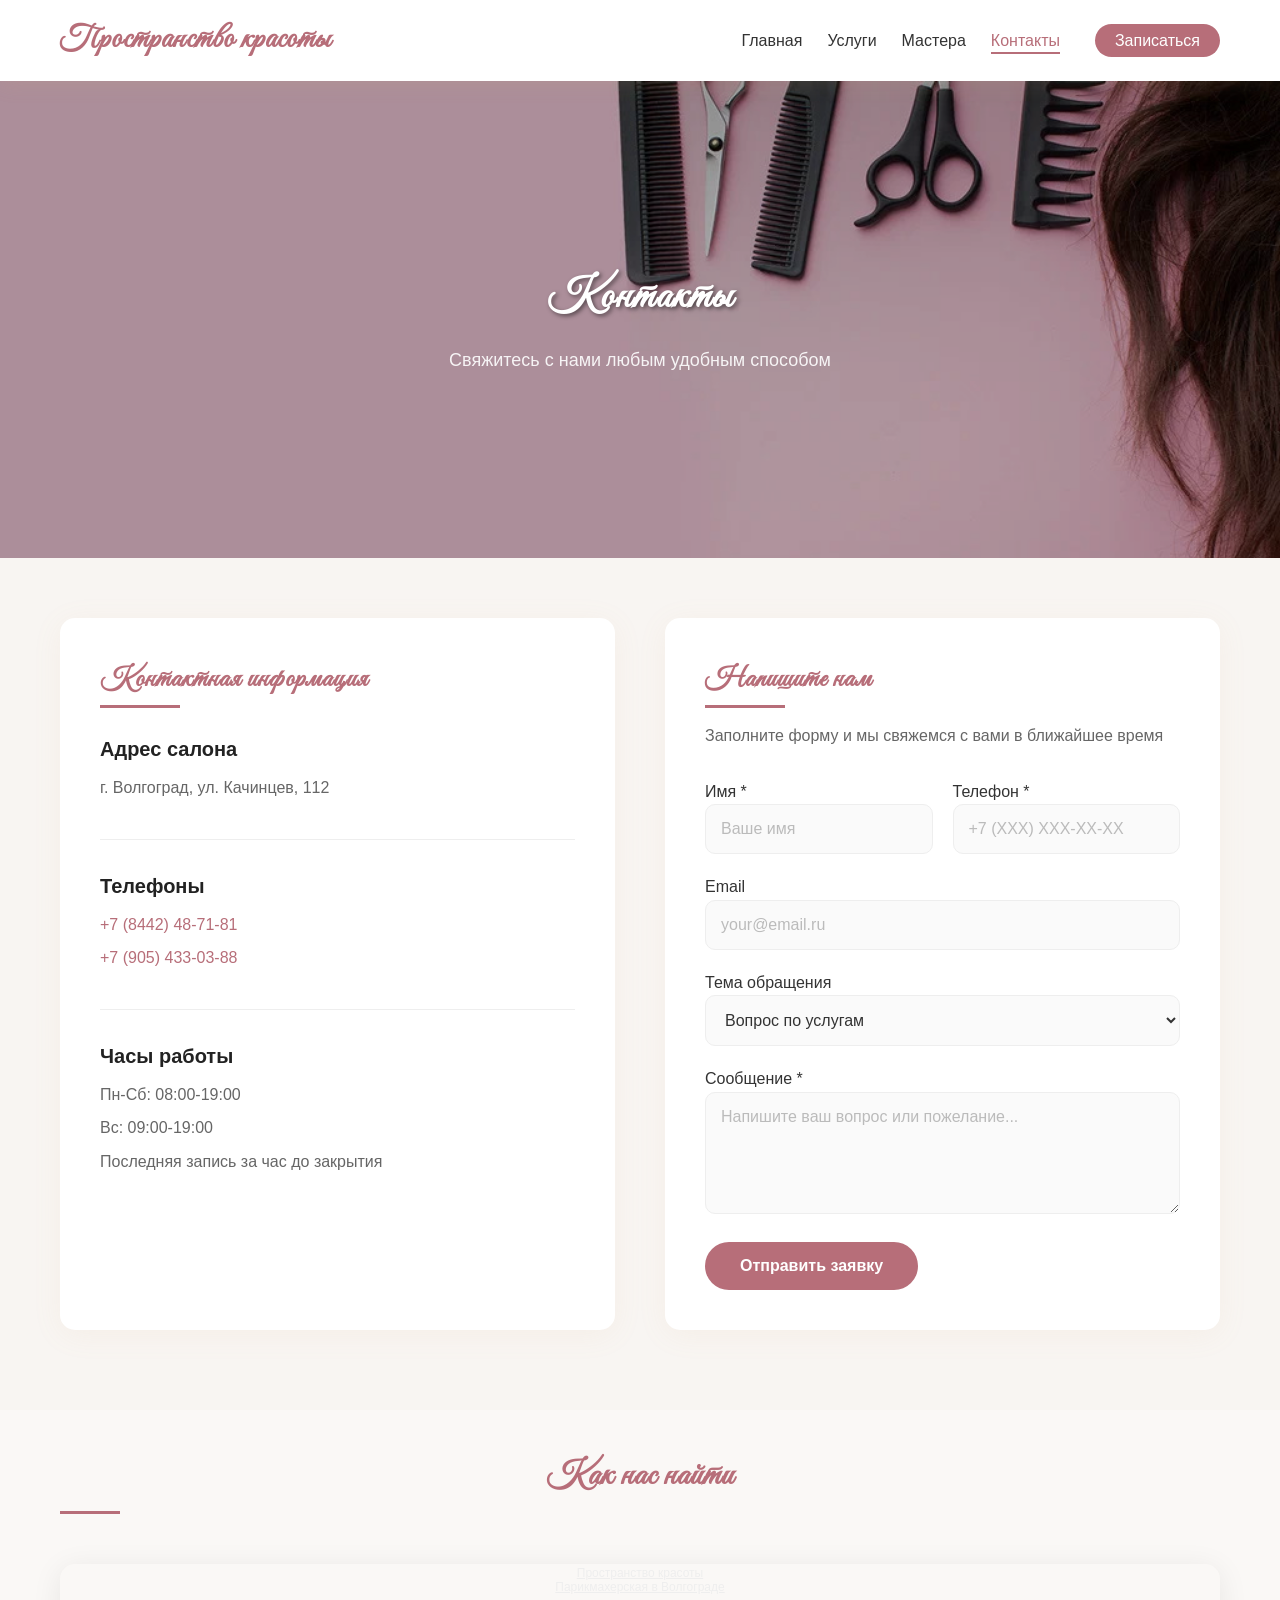
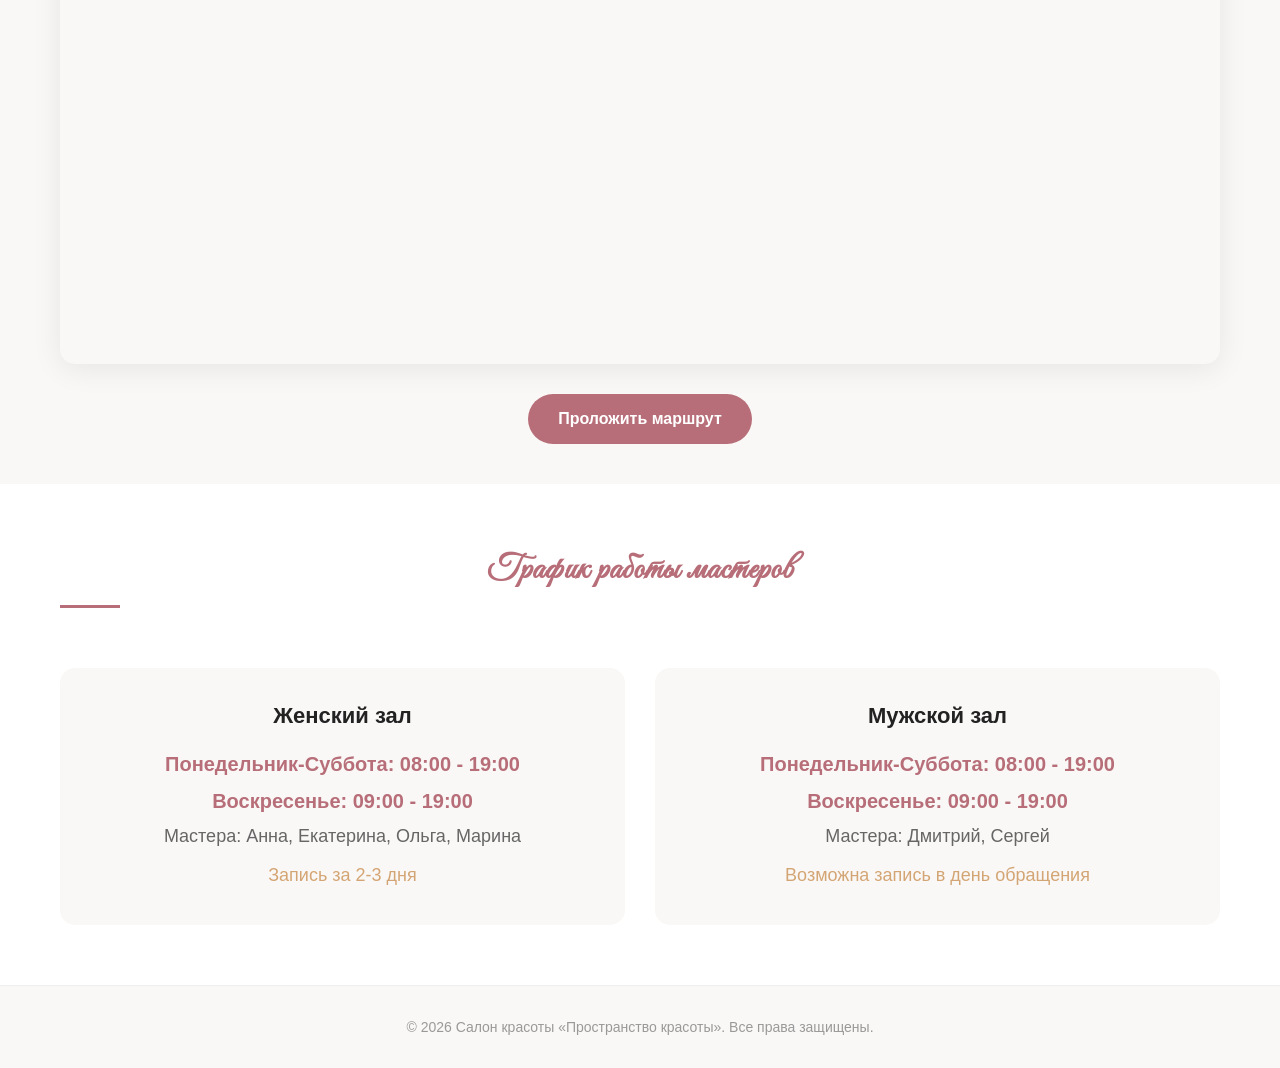
==== contacts.html @ 75930424 "Add files via upload" ====
<!DOCTYPE html>
<html lang="ru">
<head>
    <meta charset="UTF-8">
    <meta name="viewport" content="width=device-width, initial-scale=1.0">
    <link rel="icon" type="image/png" href="galereya/Logo/logoicon3.png">
    <link rel="stylesheet" href="contacts.css">
    <title>Пространство красоты | Контакты</title>
    <link href="https://fonts.googleapis.com/css2?family=Great+Vibes&display=swap" rel="stylesheet">
</head>
<body>
    <header>
        <div class="container">
            <div class="header-content">
                <div class="logo-area">
                    <div class="logo">Пространство красоты</div>
                </div>
                
                <button class="mobile-menu-btn">☰</button>
                
                <nav>
                    <ul>
                        <li><a href="index.html">Главная</a></li>
                        <li><a href="index.html#services">Услуги</a></li>
                        <li><a href="masters.html">Мастера</a></li>
                        <li><a href="contacts.html" class="active">Контакты</a></li>
                        <li><a href="#appointment" class="nav-btn">Записаться</a></li>
                    </ul>
                </nav>
            </div>
        </div>
    </header>

    <section class="page-hero">
        <div class="container">
            <h1>Контакты</h1>
            <p>Свяжитесь с нами любым удобным способом</p>
        </div>
    </section>

    <section class="contact-section">
        <div class="container">
            <div class="contact-grid">
                <div class="contact-info-card">
                    <h2 class="section-title">Контактная информация</h2>
                    
                    <div class="contact-item">
                        <div class="contact-details">
                            <h3>Адрес салона</h3>
                            <p>г. Волгоград, ул. Качинцев, 112</p>
                        </div>
                    </div>
                    
                    <div class="contact-item">
                        <div class="contact-details">
                            <h3>Телефоны</h3>
                            <p><a href="tel:+78442487181">+7 (8442) 48-71-81</a></p>
                            <p><a href="tel:+79054330388">+7 (905) 433-03-88</a></p>
                        </div>
                    </div>
                    
                    <div class="contact-item">
                        <div class="contact-details">
                            <h3>Часы работы</h3>
                            <p>Пн-Сб: 08:00-19:00</p>
                            <p>Вс: 09:00-19:00</p>
                            <p>Последняя запись за час до закрытия</p>
                        </div>
                    </div>
                </div>
                
                <div class="contact-form-card">
                    <h2 class="section-title">Напишите нам</h2>
                    <p style="color: #666; margin-bottom: 30px;">Заполните форму и мы свяжемся с вами в ближайшее время</p>
                    
                    <form id="contactForm">
                        <div class="form-row">
                            <div class="form-group">
                                <label for="name" style="color: #333; font-weight:500;">Имя *</label>
                                <input type="text" id="name" placeholder="Ваше имя" required>
                            </div>
                            
                            <div class="form-group">
                                <label for="phone" style="color: #333; font-weight:500;">Телефон *</label>
                                <input type="tel" id="phone" placeholder="+7 (XXX) XXX-XX-XX" required>
                            </div>
                        </div>
                        
                        <div class="form-group">
                            <label for="email" style="color: #333; font-weight:500;">Email</label>
                            <input type="email" id="email" placeholder="your@email.ru">
                        </div>
                        
                        <div class="form-group">
                            <label for="subject" style="color: #333; font-weight:500;">Тема обращения</label>
                            <select id="subject">
                                <option value="question">Вопрос по услугам</option>
                                <option value="appointment">Запись на стрижку</option>
                                <option value="cooperation">Сотрудничество</option>
                                <option value="feedback">Отзыв о работе</option>
                                <option value="other">Другое</option>
                            </select>
                        </div>
                        
                        <div class="form-group">
                            <label for="message" style="color: #333; font-weight:500;">Сообщение *</label>
                            <textarea id="message" rows="5" placeholder="Напишите ваш вопрос или пожелание..." required></textarea>
                        </div>
                        
                        <button type="submit" class="btn">Отправить заявку</button>
                    </form>
                </div>
            </div>
        </div>
    </section>

    <section class="map-section">
        <div class="container">
            <h2 class="section-title" style="text-align: center; width: 100%;">Как нас найти</h2>
            
            <div class="map-container">
                <div class="map-placeholder" style="position:relative;overflow:hidden;">
                    <a href="https://yandex.ru/maps/org/yuliya/1116635420/?utm_medium=mapframe&utm_source=maps" style="color:#eee;font-size:12px;position:absolute;top:0px;">Пространство красоты</a>
                    <a href="https://yandex.ru/maps/38/volgograd/category/hairdresser/184105812/?utm_medium=mapframe&utm_source=maps" style="color:#eee;font-size:12px;position:absolute;top:14px;">Парикмахерская в Волгограде</a>
                    <iframe src="https://yandex.ru/map-widget/v1/?ll=44.501201%2C48.737961&mode=poi&poi%5Bpoint%5D=44.501423%2C48.737924&poi%5Buri%5D=ymapsbm1%3A%2F%2Forg%3Foid%3D1116635420&utm_content=logo&utm_medium=reviews&utm_source=maps-reviews-widget&z=19.3" width="560" height="400" frameborder="1" allowfullscreen="true" style="position:relative;"></iframe>
                </div>
            </div>
            
            <div style="text-align: center; margin-top: 30px;">
                <a href="https://yandex.ru/maps/38/volgograd/?ll=44.501201%2C48.737961&mode=routes&rtext=~48.737924%2C44.501423&rtt=auto&ruri=~ymapsbm1%3A%2F%2Forg%3Foid%3D1116635420&utm_content=logo&utm_medium=reviews&utm_source=maps-reviews-widget&z=19.3" class="btn" style="width: auto; padding: 12px 30px;">Проложить маршрут</a>
            </div>
        </div>
    </section>

    <section class="schedule-section">
        <div class="container">
            <h2 class="section-title" style="text-align: center; width: 100%;">График работы мастеров</h2>
            
            <div class="schedule-grid">
                <div class="schedule-item">
                    <h3>Женский зал</h3>
                    <p class="highlight">Понедельник-Суббота: 08:00 - 19:00</p>
                    <p class="highlight">Воскресенье: 09:00 - 19:00</p>
                    <p>Мастера: Анна, Екатерина, Ольга, Марина</p>
                    <p style="color: #d4a574; margin-top: 10px;">Запись за 2-3 дня</p>
                </div>
                
                <div class="schedule-item">
                    <h3>Мужской зал</h3>
                    <p class="highlight">Понедельник-Суббота: 08:00 - 19:00</p>
                    <p class="highlight">Воскресенье: 09:00 - 19:00</p>
                    <p>Мастера: Дмитрий, Сергей</p>
                    <p style="color: #d4a574; margin-top: 10px;">Возможна запись в день обращения</p>
                </div>
            </div>
        </div>
    </section>

    <footer>
        <div class="container">
            <div class="footer-content">
                <div>
                    <p class="footer-text">© 2026 Салон красоты «Пространство красоты». Все права защищены.</p>
                </div>
            </div>
        </div>
    </footer>

    <script>
        document.addEventListener('DOMContentLoaded', function() {
            const mobileMenuBtn = document.querySelector('.mobile-menu-btn');
            const nav = document.querySelector('nav ul');
            
            if (mobileMenuBtn && nav) {
                mobileMenuBtn.addEventListener('click', function() {
                    nav.style.display = nav.style.display === 'flex' ? 'none' : 'flex';
                });
            }
            
            document.querySelectorAll('nav a').forEach(link => {
                link.addEventListener('click', function() {
                    if (window.innerWidth <= 768 && nav) {
                        nav.style.display = 'none';
                    }
                });
            });
            
            window.addEventListener('resize', function() {
                if (nav) {
                    if (window.innerWidth > 768) {
                        nav.style.display = 'flex';
                    } else {
                        nav.style.display = 'none';
                    }
                }
            });
            
            if (nav && window.innerWidth <= 768) {
                nav.style.display = 'none';
            }
            
            const contactForm = document.getElementById('contactForm');
            if (contactForm) {
                contactForm.addEventListener('submit', function(e) {
                    e.preventDefault();
                    alert('Спасибо за обращение! Мы ответим вам в ближайшее время.');
                    this.reset();
                });
            }
            
            const modalHTML = `
            <div id="simpleAppointmentModal" style="display:none;position:fixed;top:0;left:0;width:100%;height:100%;background:rgba(0,0,0,0.5);z-index:9999;align-items:center;justify-content:center;">
                <div style="background:#fff;padding:30px;border-radius:15px;max-width:400px;width:90%;position:relative;box-shadow:0 10px 40px rgba(0,0,0,0.2);">
                    <button id="simpleModalClose" style="position:absolute;top:10px;right:15px;background:none;color:#d4a574;border:none;font-size:28px;cursor:pointer;">×</button>
                    <h3 style="color:#d4a574; text-align: center; font-size:24px; margin-bottom:20px;">Записаться</h3>
                    <form id="simpleAppointmentForm">
                        <div class="form-group">
                            <input type="text" placeholder="Ваше имя" required style="background:#fafafa;color:#333;border:1px solid #eee;padding:12px;width:100%;border-radius:8px;margin-top:5px;font-size:16px;">
                        </div>
                        <div class="form-group">
                            <input type="tel" placeholder="Ваш телефон" required style="background:#fafafa;color:#333;border:1px solid #eee;padding:12px;width:100%;border-radius:8px;margin-top:5px;font-size:16px;">
                        </div>
                        <div class="form-group">
                            <select required style="background:#fafafa;color:#333;border:1px solid #eee;padding:12px;width:100%;border-radius:8px;margin-top:5px;font-size:16px;">
                                <option value="" disabled selected>Выберите услугу</option>
                                <option value="woman">Женская стрижка</option>
                                <option value="man">Мужская стрижка</option>
                                <option value="child">Детская стрижка</option>
                                <option value="color">Окрашивание</option>
                                <option value="care">Уход за волосами</option>
                                <option value="style">Укладка</option>
                            </select>
                        </div>
                        <div class="form-group">
                            <select id="modalMaster" required style="background:#fafafa;color:#333;border:1px solid #eee;padding:12px;width:100%;border-radius:8px;margin-top:5px;font-size:16px;">
                                <option value="" disabled selected>Выберите мастера</option>
                                <option value="Екатерина Волкова">Екатерина Волкова - Стилист-колорист</option>
                                <option value="Анна Морозова">Анна Морозова - Мастер по укладкам</option>
                                <option value="Дмитрий Кузнецов">Дмитрий Кузнецов - Барбер-стилист</option>
                                <option value="Ольга Смирнова">Ольга Смирнова - Детский парикмахер</option>
                                <option value="Марина Соколова">Марина Соколова - Технолог по уходу</option>
                                <option value="Сергей Новиков">Сергей Новиков - Универсальный стилист</option>
                            </select>
                        </div>
                        <div class="form-group">
                            <input type="date" required style="background:#fafafa;color:#333;border:1px solid #eee;padding:12px;width:100%;border-radius:8px;margin-top:5px;font-size:16px;">
                        </div>
                        <div class="form-group">
                            <textarea rows="3" placeholder="Ваши пожелания (необязательно)" style="background:#fafafa;color:#333;border:1px solid #eee;padding:12px;width:100%;border-radius:8px;margin-top:5px;font-size:16px;resize:vertical;"></textarea>
                        </div>
                        <button type="submit" style="background:#d4a574;color:white;border:none;padding:14px;width:100%;border-radius:8px;margin-top:10px;cursor:pointer;font-size:18px;font-weight:bold;transition:background 0.3s;">Отправить заявку</button>
                    </form>
                </div>
            </div>
            `;
            
            document.body.insertAdjacentHTML('beforeend', modalHTML);
            
            const modal = document.getElementById('simpleAppointmentModal');
            const closeBtn = document.getElementById('simpleModalClose');
            const form = document.getElementById('simpleAppointmentForm');
            
            function openModal() {
                modal.style.display = 'flex';
                document.body.style.overflow = 'hidden';
            }
            
            function closeModal() {
                modal.style.display = 'none';
                document.body.style.overflow = '';
            }
            
            if (closeBtn) closeBtn.addEventListener('click', closeModal);
            if (modal) modal.addEventListener('click', function(e) { if (e.target === modal) closeModal(); });
            if (form) form.addEventListener('submit', function(e) { e.preventDefault(); alert('Спасибо за заявку! Мы свяжемся с вами.'); closeModal(); this.reset(); });
            
            document.querySelectorAll('a[href="#appointment"], .nav-btn').forEach(btn => {
                btn.addEventListener('click', function(e) { e.preventDefault(); openModal(); });
            });
        });
    </script>
</body>
</html>
---- contacts.css ----
* {
    margin: 0;
    padding: 0;
    box-sizing: border-box;
    font-family: 'Segoe UI', Tahoma, Geneva, Verdana, sans-serif;
}

body {
    background-color: #f8f5f2;
    color: #333;
    line-height: 1.6;
    scroll-behavior: smooth;
}

.container {
    max-width: 1200px;
    margin: 0 auto;
    padding: 0 20px;
}

header {
    background: #fff;
    color: #333;
    position: sticky;
    top: 0;
    z-index: 100;
    box-shadow: 0 2px 20px rgba(212, 165, 116, 0.15);
}

.header-content {
    display: flex;
    justify-content: space-between;
    align-items: center;
    padding: 15px 0;
}

.logo {
    font-family: "Great Vibes", cursive;
    font-size: 32px;
    font-weight: bold;
    letter-spacing: 1px;
    color: #b76e79;
}

.tagline {
    font-size: 14px;
    color: #999;
    margin-top: 3px;
}

nav ul {
    display: flex;
    list-style: none;
    gap: 25px;
}

nav a {
    color: #333;
    text-decoration: none;
    font-weight: 500;
    transition: color 0.3s;
    padding: 5px 0;
    position: relative;
}

nav a:hover {
    color: #b76e79;
}

nav a.active {
    color: #b76e79;
}

nav a.active::after {
    width: 100%;
}

nav a::after {
    content: '';
    position: absolute;
    bottom: 0;
    left: 0;
    width: 0;
    height: 2px;
    background: #b76e79;
    transition: width 0.3s;
}

nav a:hover::after {
    width: 100%;
}

.nav-btn {
    background: #b76e79;
    color: #fff !important;
    padding: 8px 20px !important;
    border-radius: 25px;
    margin-left: 10px;
}

.nav-btn:hover {
    background: #c4956a;
}

.mobile-menu-btn {
    display: none;
    font-size: 24px;
    background: none;
    border: none;
    color: #333;
    cursor: pointer;
}

.page-hero {
    background-image: url(galereya/Background/scissors-hair-trimmer-copy-space.jpg);
    background-repeat: no-repeat;
    background-size: cover;
    color: white;
    text-align: center;
    padding: 183px 20px;
    position: relative;
}

.page-hero::before {
    content: '';
    position: absolute;
    top: 0;
    left: 0;
    width: 100%;
    height: 100%;
    background: rgba(0,0,0,0.3);
}

.page-hero .container {
    position: relative;
    z-index: 1;
}

.page-hero h1 {
    font-size: 42px;
    margin-bottom: 15px;
    text-shadow: 2px 2px 4px rgba(0,0,0,0.5);
    font-family: "Great Vibes", cursive;
    letter-spacing: 2px;
}

.page-hero p {
    font-size: 18px;
    max-width: 600px;
    margin: 0 auto;
    opacity: 0.9;
}

.btn {
    display: inline-block;
    background: #b76e79;
    color: white;
    padding: 15px 35px;
    text-decoration: none;
    font-weight: bold;
    border-radius: 30px;
    transition: all 0.3s;
    border: none;
    cursor: pointer;
    font-size: 16px;
}

.btn:hover {
    background: #c4956a;
    transform: translateY(-2px);
    box-shadow: 0 5px 20px rgba(212, 165, 116, 0.4);
}

.section-title {
    font-size: 34px;
    margin-bottom: 30px;
    color: #b76e79;
    position: relative;
    display: inline-block;
    font-family: "Great Vibes", cursive;
    letter-spacing: 1px;
}

.section-title::after {
    content: '';
    position: absolute;
    bottom: -10px;
    left: 0;
    width: 60px;
    height: 3px;
    background: #b76e79;
}

.contact-section {
    padding: 40px 0 80px;
}

.contact-grid {
    display: grid;
    grid-template-columns: 1fr 1fr;
    gap: 50px;
    margin-top: 20px;
}

.contact-info-card {
    background: white;
    border-radius: 15px;
    padding: 40px;
    box-shadow: 0 5px 30px rgba(212, 165, 116, 0.08);
}

.contact-info-card .section-title {
    font-size: 28px;
    margin-bottom: 30px;
    color: #b76e79;
    position: relative;
    display: inline-block;
}

.contact-info-card .section-title::after {
    content: '';
    position: absolute;
    bottom: -5px;
    left: 0;
    width: 80px;
    height: 3px;
    background: #b76e79;
}

.contact-item {
    display: flex;
    align-items: flex-start;
    gap: 20px;
    margin-bottom: 30px;
    padding-bottom: 30px;
    border-bottom: 1px solid #eee;
}

.contact-item:last-child {
    border-bottom: none;
    margin-bottom: 0;
    padding-bottom: 0;
}

.contact-details h3 {
    color: #222;
    margin-bottom: 10px;
    font-size: 20px;
}

.contact-details p {
    color: #666;
    margin-bottom: 8px;
}

.contact-details a {
    color: #b76e79;
    text-decoration: none;
    font-weight: 500;
    transition: color 0.3s;
}

.contact-details a:hover {
    color: #c4956a;
    text-decoration: underline;
}

.contact-form-card {
    background: white;
    border-radius: 15px;
    padding: 40px;
    box-shadow: 0 5px 30px rgba(212, 165, 116, 0.08);
}

.contact-form-card .section-title {
    font-size: 28px;
    margin-bottom: 20px;
    color: #b76e79;
    position: relative;
    display: inline-block;
}

.contact-form-card .section-title::after {
    content: '';
    position: absolute;
    bottom: -5px;
    left: 0;
    width: 80px;
    height: 3px;
    background: #b76e79;
}

.contact-form-card .form-group input,
.contact-form-card .form-group select,
.contact-form-card .form-group textarea {
    background: #fafafa;
    color: #333;
    border: 1px solid #eee;
    border-radius: 10px;
    padding: 15px;
    width: 100%;
    font-size: 16px;
    transition: border-color 0.3s;
}

.contact-form-card .form-group input:focus,
.contact-form-card .form-group select:focus,
.contact-form-card .form-group textarea:focus {
    border-color: #b76e79;
    outline: none;
    box-shadow: 0 0 0 3px rgba(212, 165, 116, 0.1);
    background: white;
}

.contact-form-card .form-group input::placeholder,
.contact-form-card .form-group textarea::placeholder {
    color: #bbb;
}

.form-row {
    display: flex;
    gap: 20px;
}

.form-row .form-group {
    flex: 1;
}

.form-group {
    margin-bottom: 20px;
    text-align: left;
}

.map-section {
    padding: 40px 0;
    background: #faf8f6;
}

.map-container {
    border-radius: 15px;
    overflow: hidden;
    box-shadow: 0 5px 30px rgba(0,0,0,0.08);
    margin-top: 30px;
}

.map-placeholder {
    height: 400px;
    display: flex;
    align-items: center;
    justify-content: center;
    text-align: center;
    position: relative;
}

.map-placeholder iframe {
    width: 100%;
    height: 100%;
    border: 0;
}

.schedule-section {
    padding: 60px 0;
    background: white;
}

.schedule-grid {
    display: grid;
    grid-template-columns: repeat(2, 1fr);
    gap: 30px;
    margin-top: 40px;
}

.schedule-item {
    text-align: center;
    padding: 30px;
    background: #faf8f6;
    border-radius: 15px;
}

.schedule-item h3 {
    color: #222;
    margin-bottom: 15px;
    font-size: 22px;
}

.schedule-item p {
    color: #666;
    font-size: 18px;
    margin-bottom: 5px;
}

.schedule-item .highlight {
    color: #b76e79;
    font-weight: bold;
    font-size: 20px;
}

footer {
    background: #faf8f6;
    color: #999;
    text-align: center;
    padding: 30px 20px;
    font-size: 14px;
    border-top: 1px solid #eee;
}

.footer-content {
    justify-content: space-between;
    align-items: center;
    flex-wrap: wrap;
    gap: 20px;
}

@media (max-width: 992px) {
    nav ul {
        gap: 15px;
    }
}

@media (max-width: 768px) {
    .header-content {
        flex-direction: column;
        text-align: center;
        gap: 15px;
    }
    nav ul {
        flex-wrap: wrap;
        justify-content: center;
    }
    .mobile-menu-btn {
        display: block;
    }
    .page-hero h1 {
        font-size: 32px;
    }
    .section-title {
        font-size: 28px;
    }
    .contact-grid {
        grid-template-columns: 1fr;
        gap: 30px;
    }
    .footer-content {
        flex-direction: column;
    }
    .form-row {
        flex-direction: column;
        gap: 0;
    }
    .schedule-grid {
        grid-template-columns: 1fr;
    }
}

@media (max-width: 480px) {
    .page-hero {
        padding: 60px 20px;
    }
    .page-hero h1 {
        font-size: 28px;
    }
    .page-hero p {
        font-size: 16px;
    }
    nav ul {
        flex-direction: column;
        align-items: center;
        gap: 10px;
    }
    .contact-info-card, .contact-form-card {
        padding: 20px;
    }
}
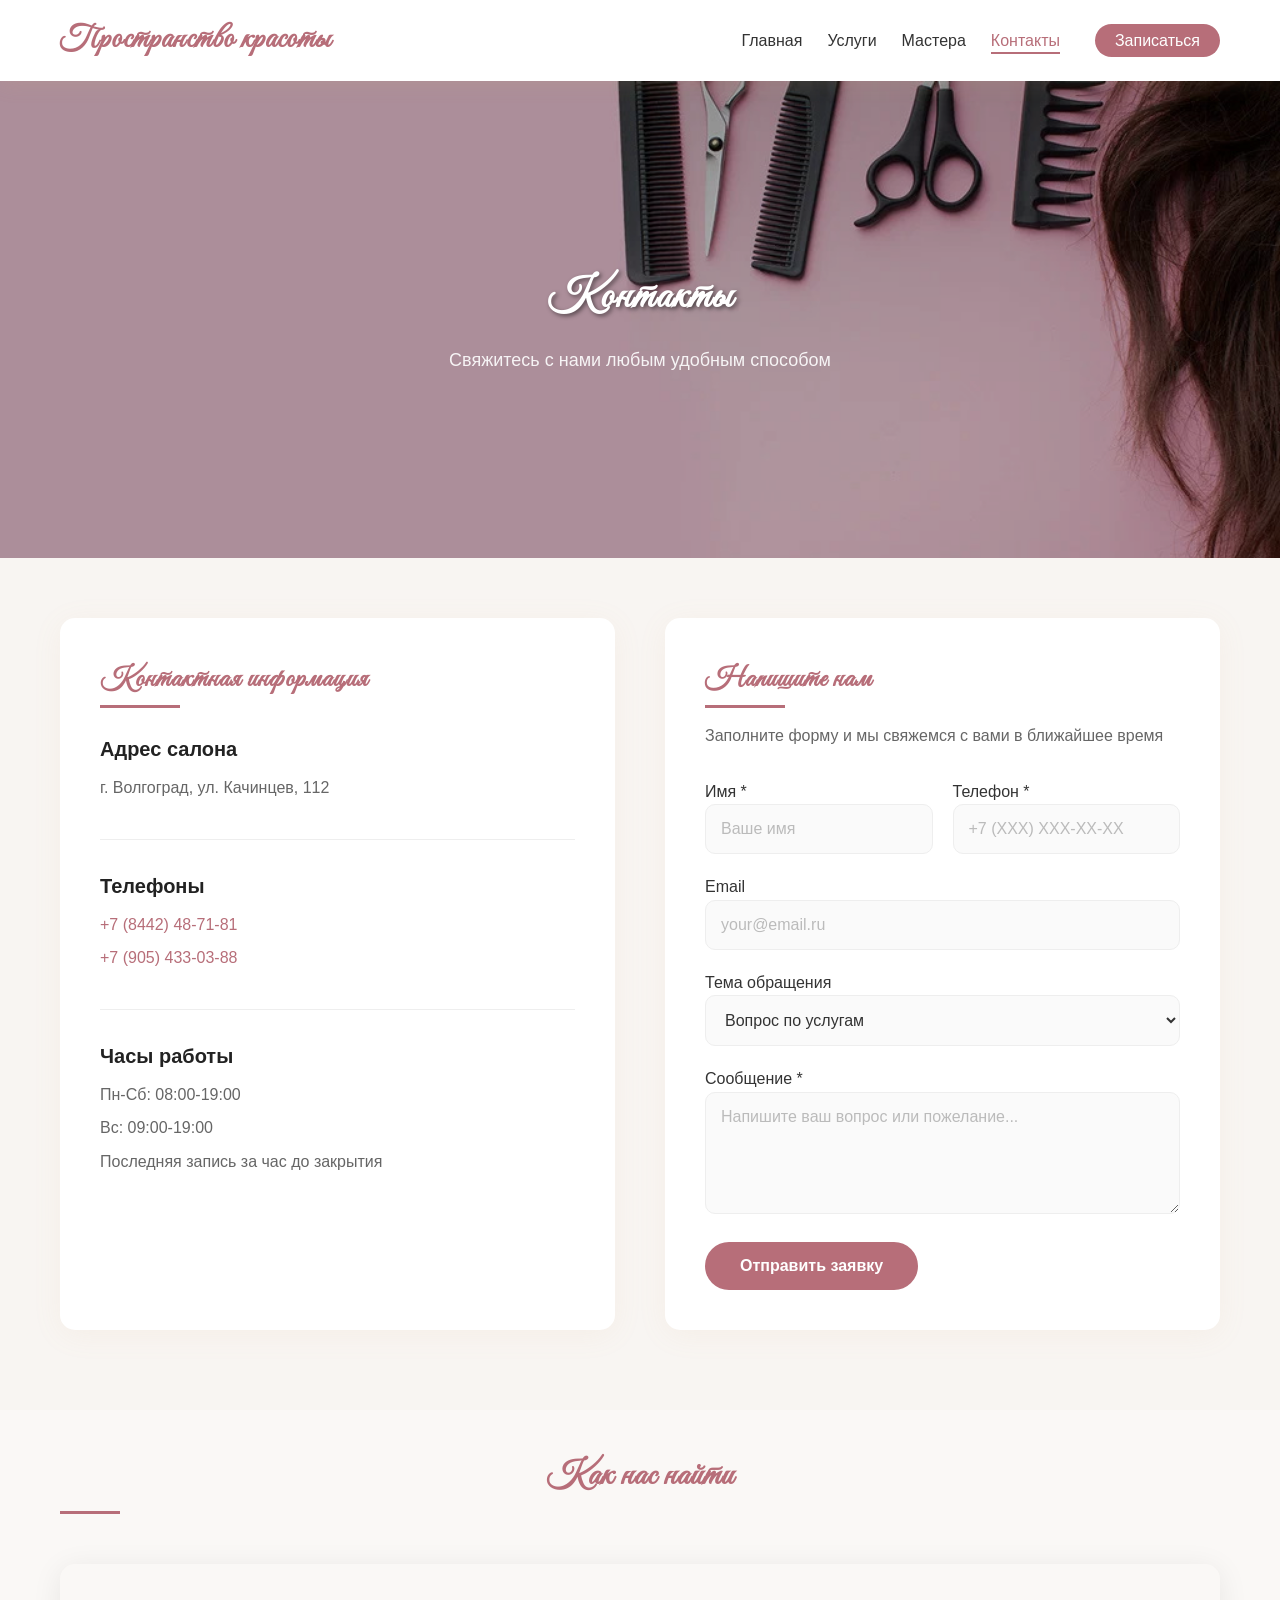
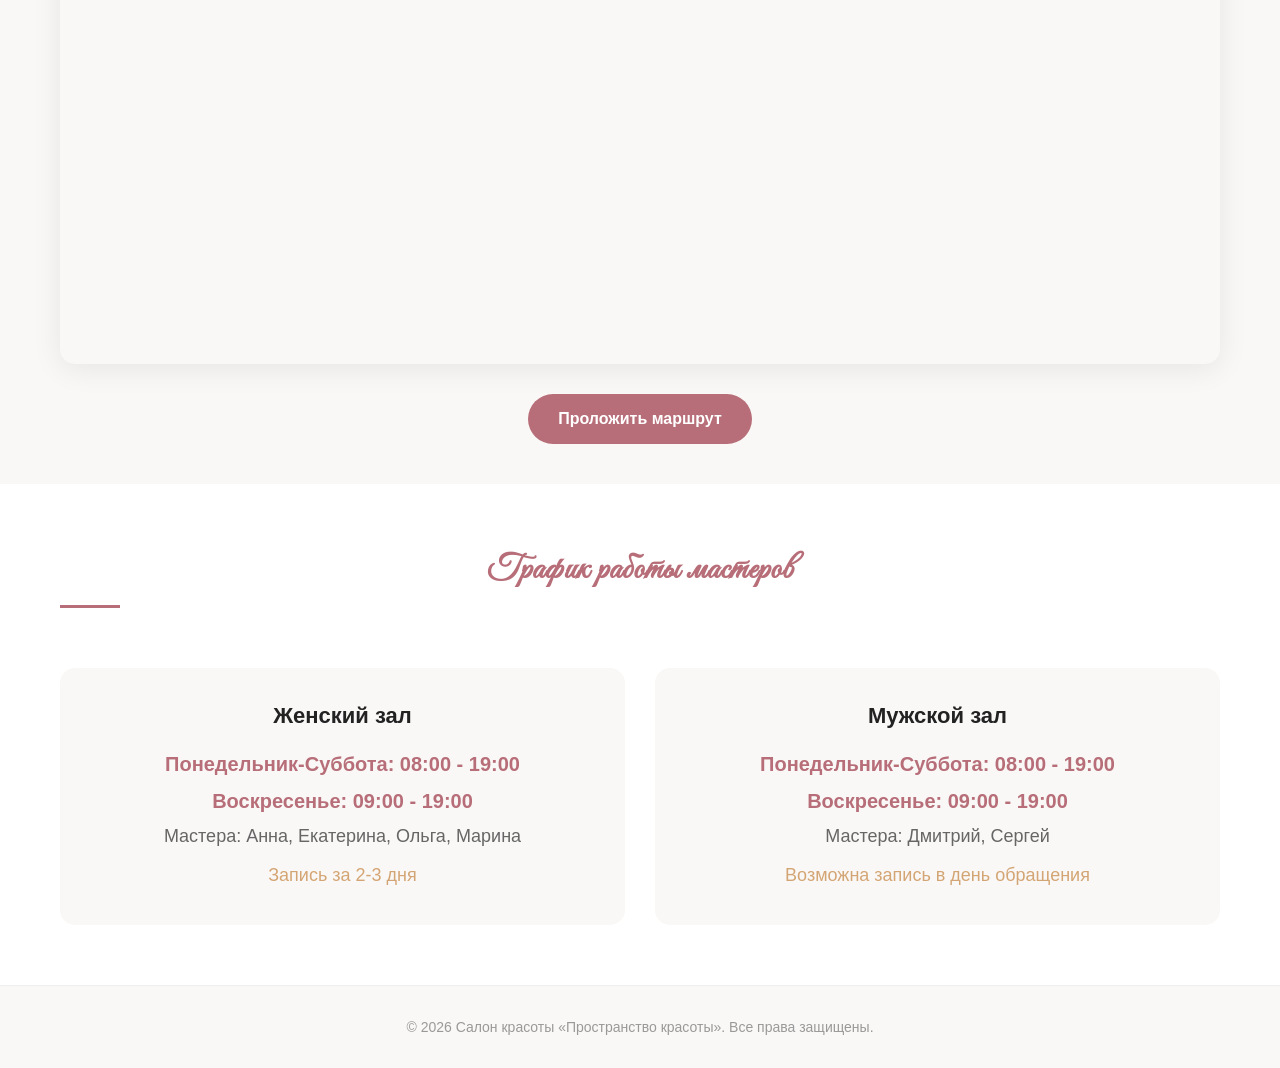
==== commit 0cabfd3c: "contacts.html" ====
--- a/contacts.html
+++ b/contacts.html
@@ -119,10 +119,8 @@
             <h2 class="section-title" style="text-align: center; width: 100%;">Как нас найти</h2>
             
             <div class="map-container">
-                <div class="map-placeholder" style="position:relative;overflow:hidden;">
-                    <a href="https://yandex.ru/maps/org/yuliya/1116635420/?utm_medium=mapframe&utm_source=maps" style="color:#eee;font-size:12px;position:absolute;top:0px;">Пространство красоты</a>
-                    <a href="https://yandex.ru/maps/38/volgograd/category/hairdresser/184105812/?utm_medium=mapframe&utm_source=maps" style="color:#eee;font-size:12px;position:absolute;top:14px;">Парикмахерская в Волгограде</a>
-                    <iframe src="https://yandex.ru/map-widget/v1/?ll=44.501201%2C48.737961&mode=poi&poi%5Bpoint%5D=44.501423%2C48.737924&poi%5Buri%5D=ymapsbm1%3A%2F%2Forg%3Foid%3D1116635420&utm_content=logo&utm_medium=reviews&utm_source=maps-reviews-widget&z=19.3" width="560" height="400" frameborder="1" allowfullscreen="true" style="position:relative;"></iframe>
+                <div class="map-placeholder" style="position:relative;overflow:hidden;"> 
+                    
                 </div>
             </div>
             
@@ -280,4 +278,4 @@
         });
     </script>
 </body>
-</html>+</html>
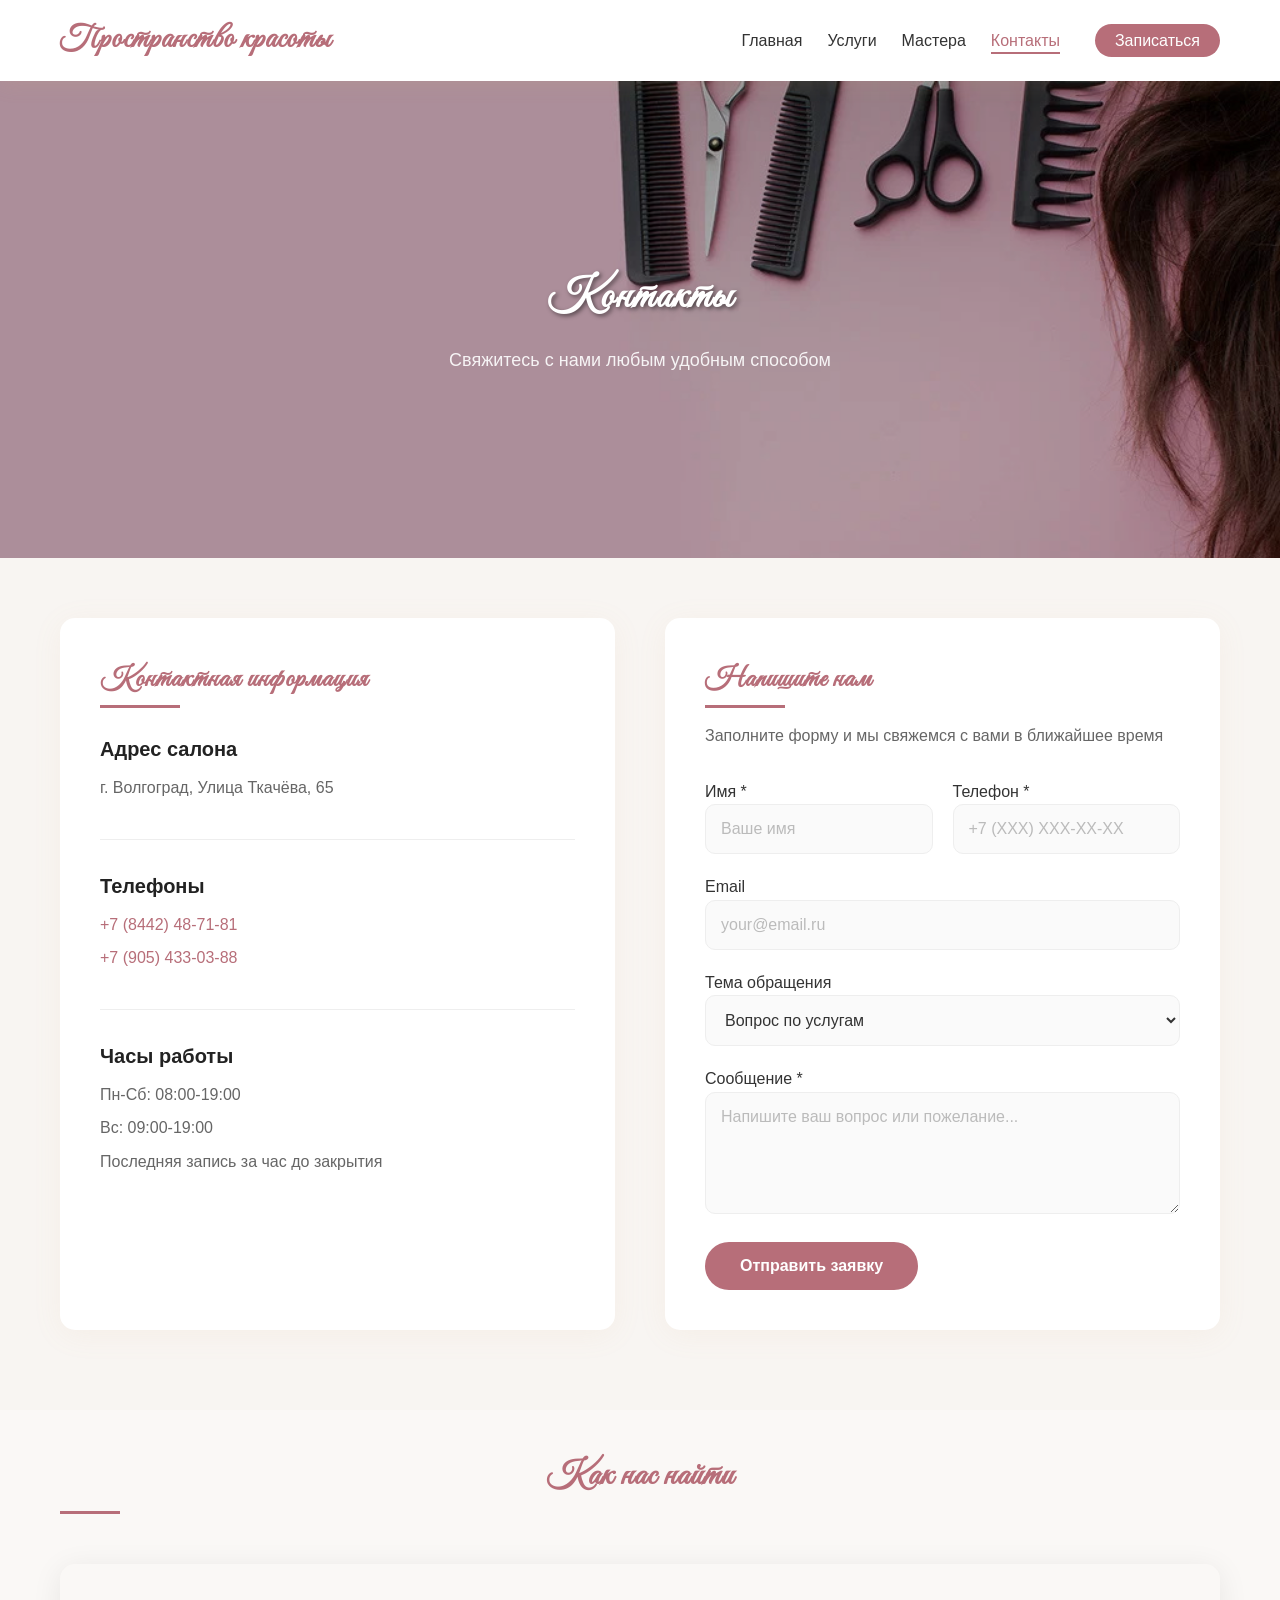
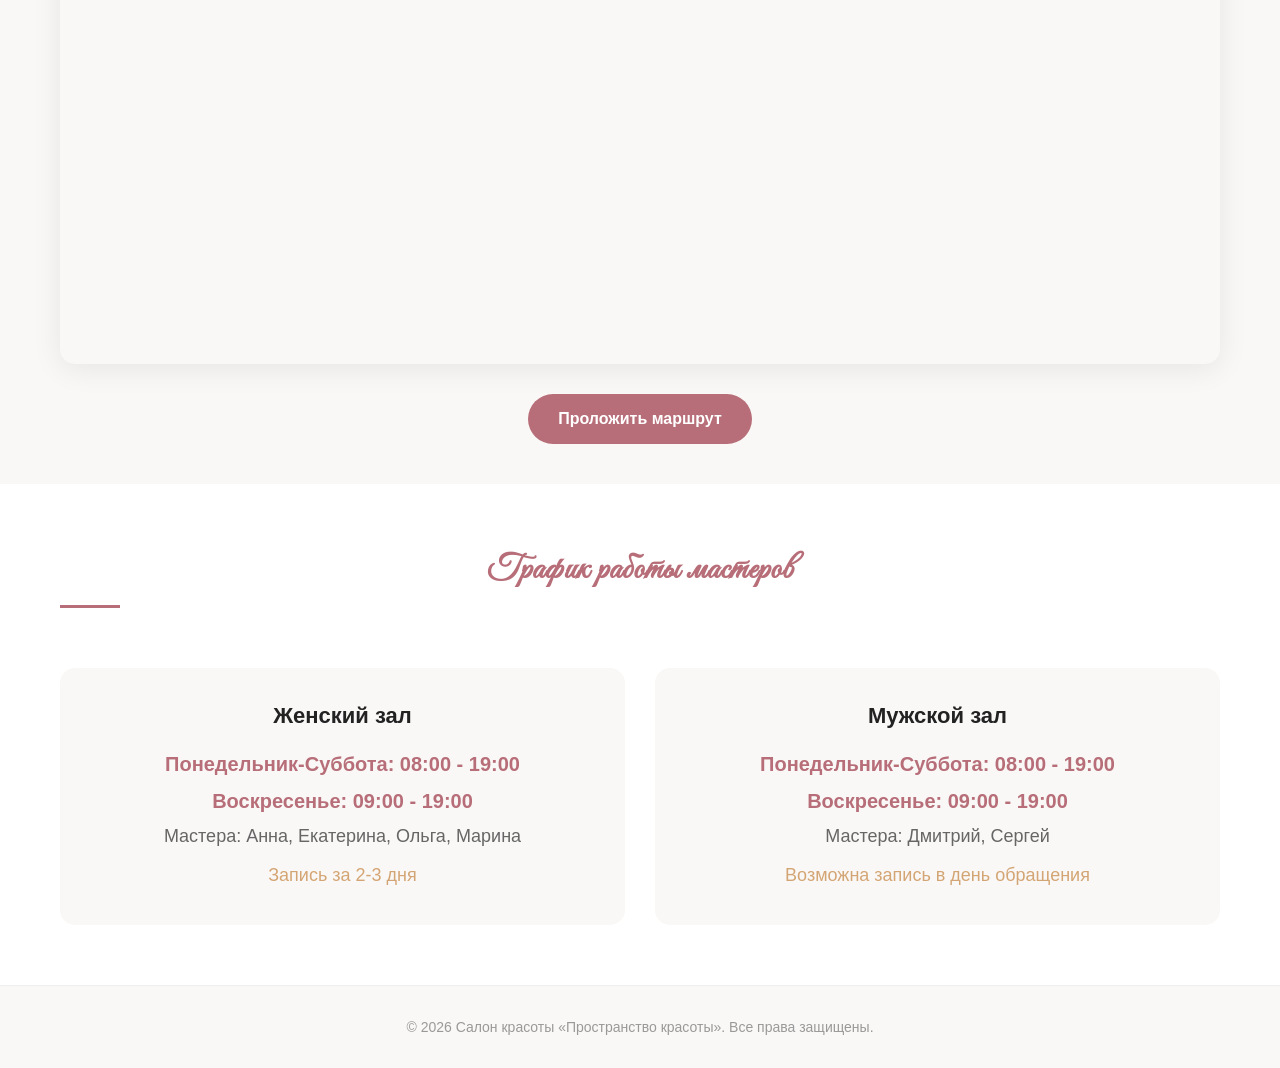
==== commit 447a9ec4: "contacts.html" ====
--- a/contacts.html
+++ b/contacts.html
@@ -47,7 +47,7 @@
                     <div class="contact-item">
                         <div class="contact-details">
                             <h3>Адрес салона</h3>
-                            <p>г. Волгоград, ул. Качинцев, 112</p>
+                            <p>г. Волгоград, Улица Ткачёва, 65 </p>
                         </div>
                     </div>
                     
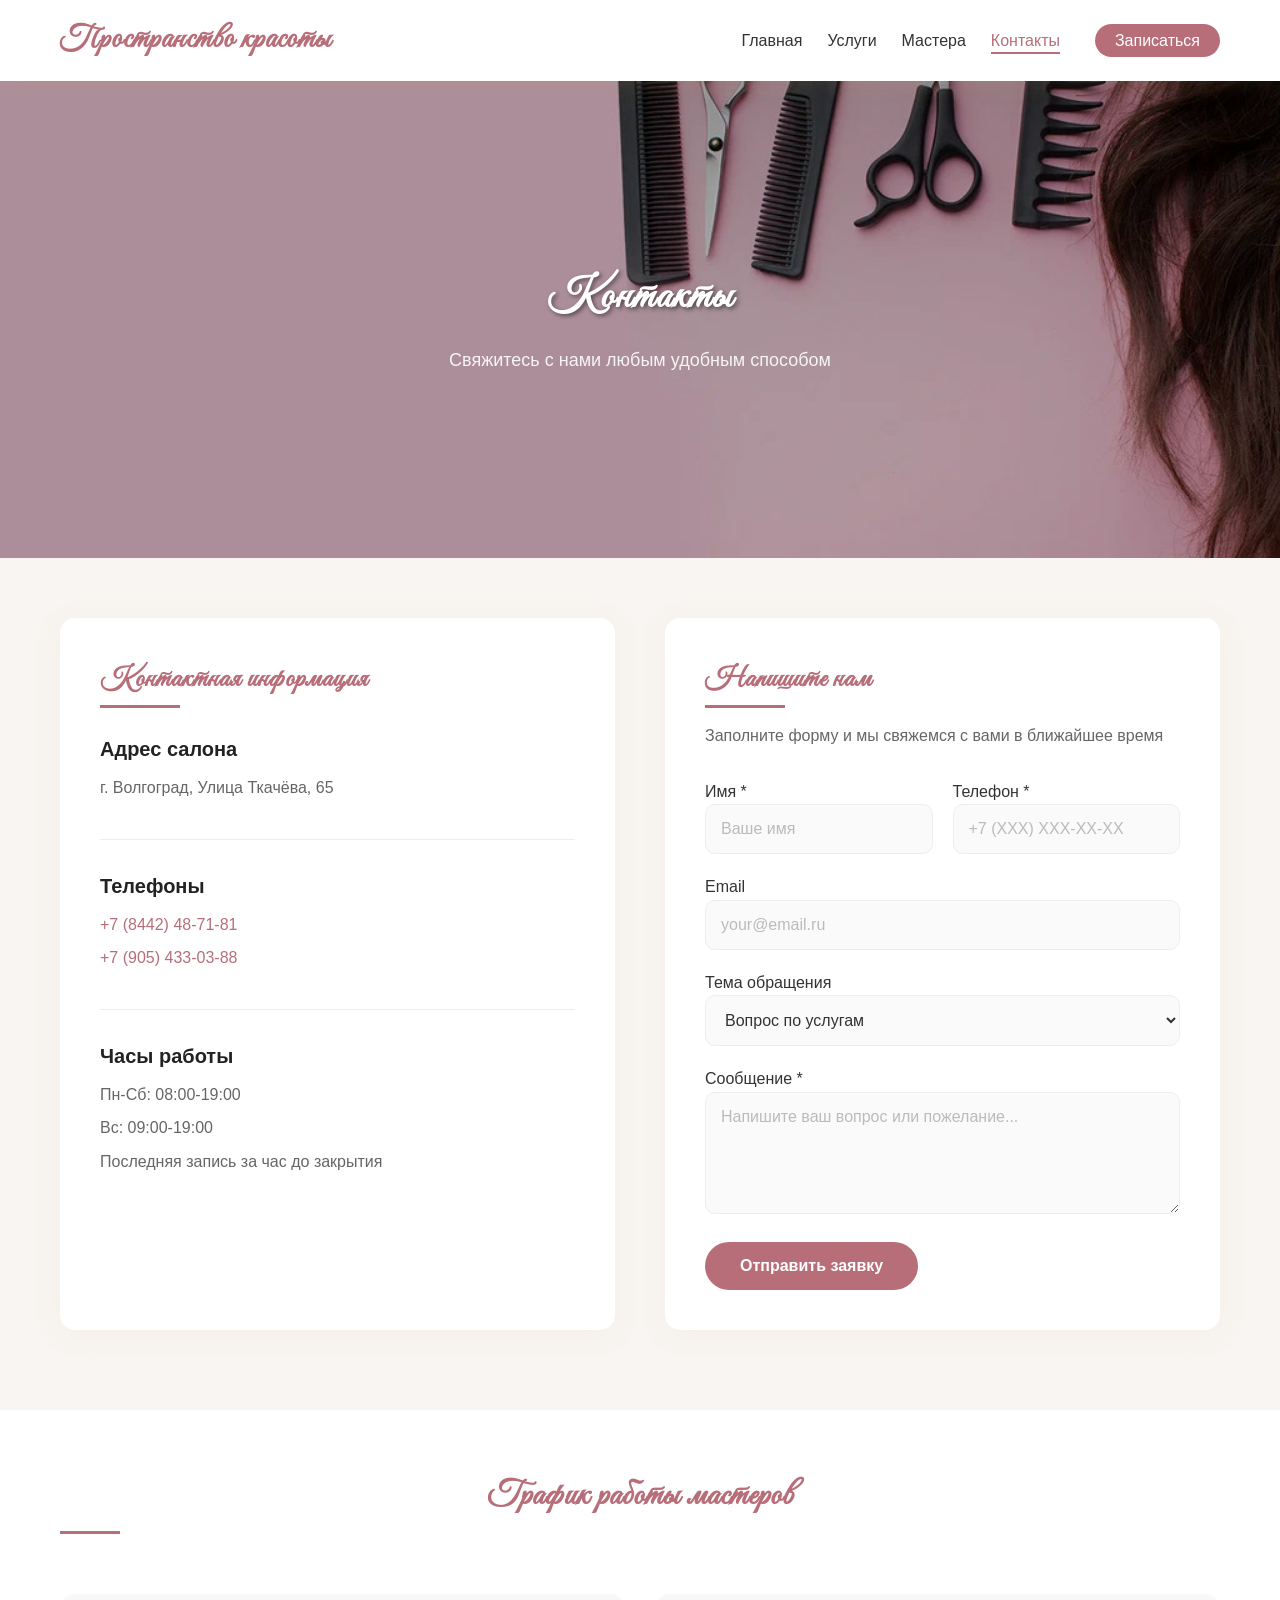
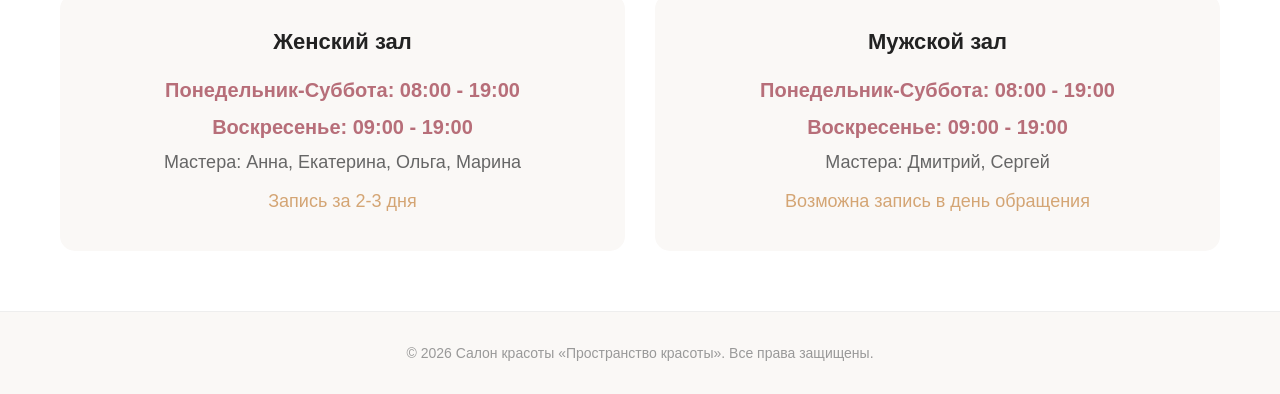
==== commit 1961bafe: "contacts.html" ====
--- a/contacts.html
+++ b/contacts.html
@@ -114,21 +114,6 @@
         </div>
     </section>
 
-    <section class="map-section">
-        <div class="container">
-            <h2 class="section-title" style="text-align: center; width: 100%;">Как нас найти</h2>
-            
-            <div class="map-container">
-                <div class="map-placeholder" style="position:relative;overflow:hidden;"> 
-                    
-                </div>
-            </div>
-            
-            <div style="text-align: center; margin-top: 30px;">
-                <a href="https://yandex.ru/maps/38/volgograd/?ll=44.501201%2C48.737961&mode=routes&rtext=~48.737924%2C44.501423&rtt=auto&ruri=~ymapsbm1%3A%2F%2Forg%3Foid%3D1116635420&utm_content=logo&utm_medium=reviews&utm_source=maps-reviews-widget&z=19.3" class="btn" style="width: auto; padding: 12px 30px;">Проложить маршрут</a>
-            </div>
-        </div>
-    </section>
 
     <section class="schedule-section">
         <div class="container">
@@ -223,7 +208,7 @@
                                 <option value="" disabled selected>Выберите услугу</option>
                                 <option value="woman">Женская стрижка</option>
                                 <option value="man">Мужская стрижка</option>
-                                <option value="child">Детская стрижка</option>
+                                <option value="child">Педикюр и маникюр</option>
                                 <option value="color">Окрашивание</option>
                                 <option value="care">Уход за волосами</option>
                                 <option value="style">Укладка</option>
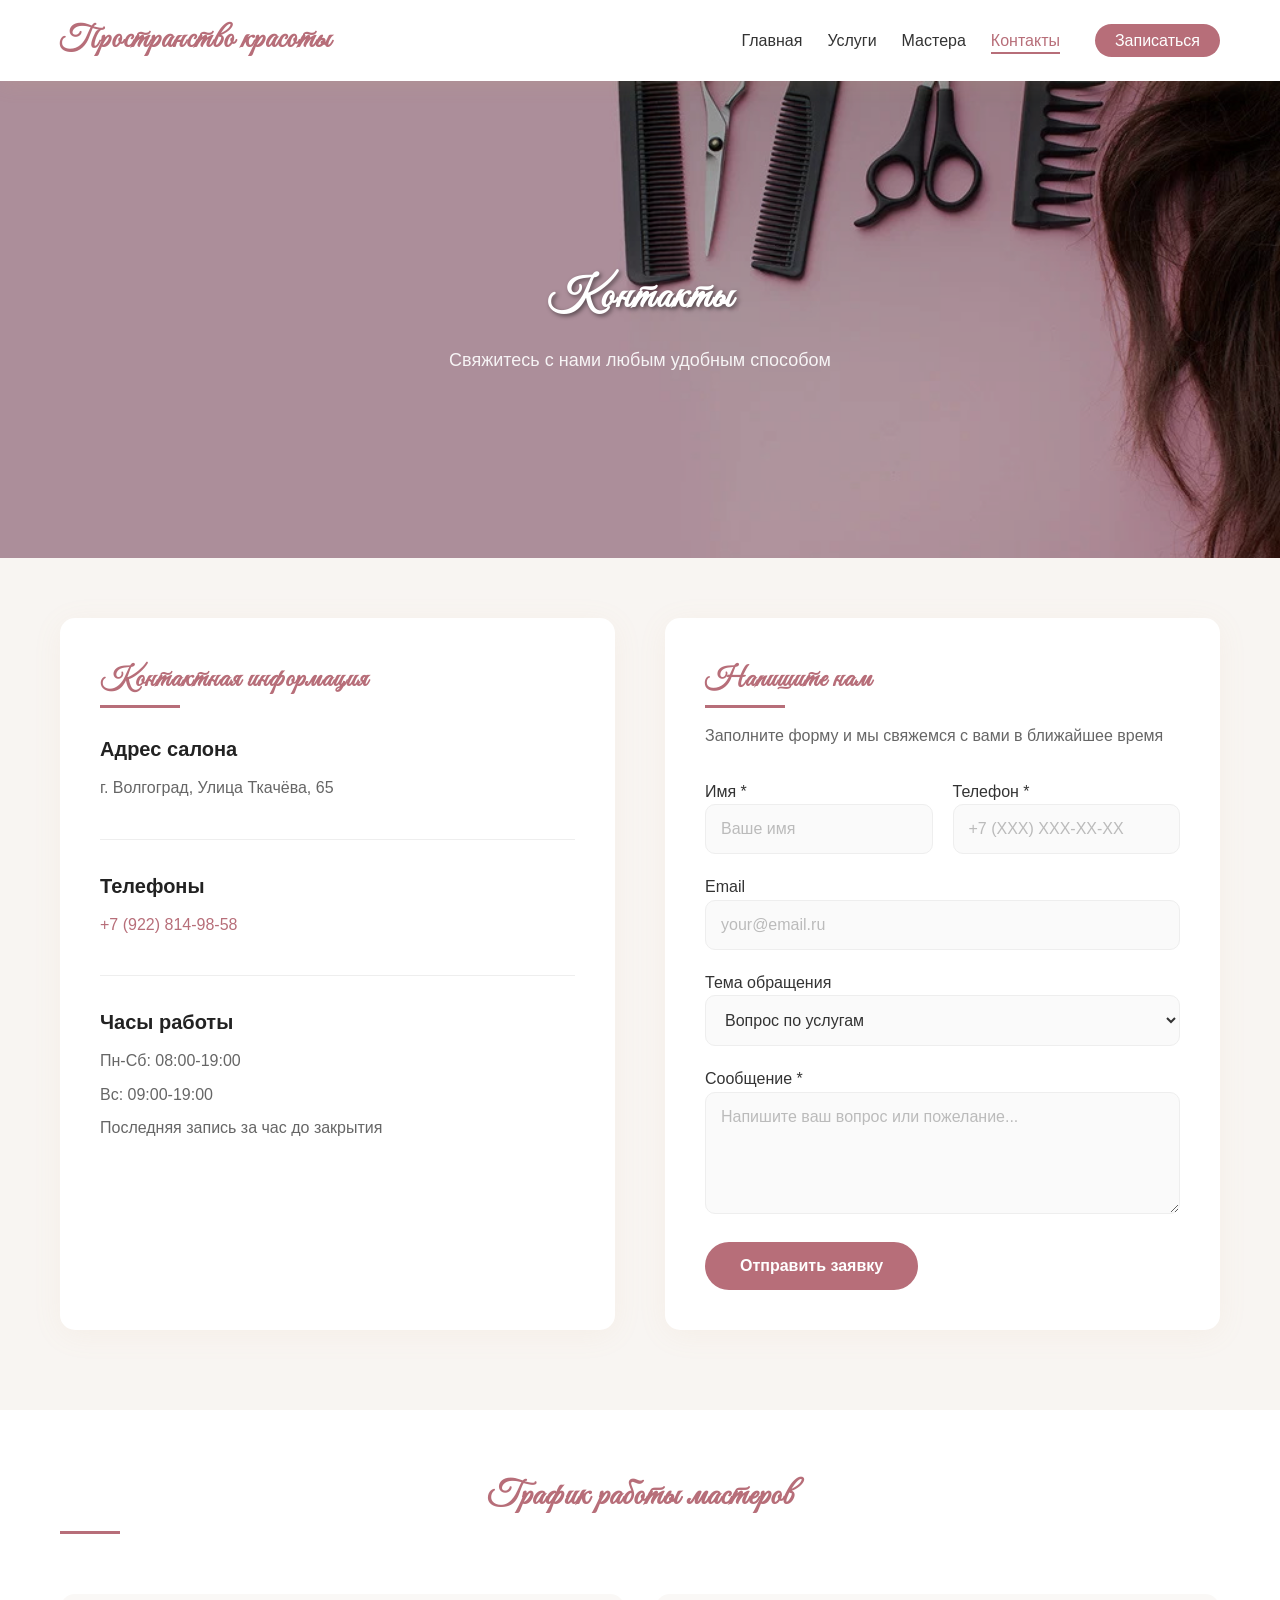
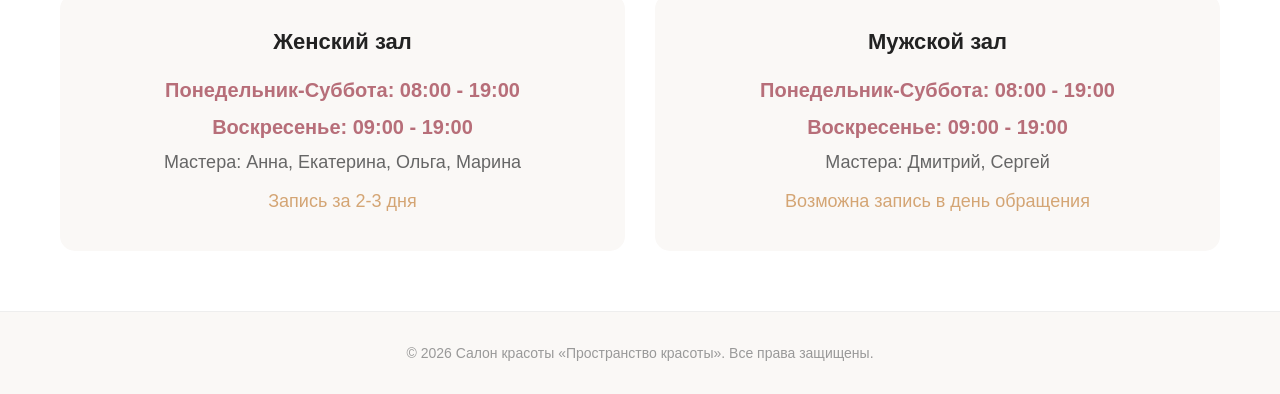
==== commit bd25c12a: "contacts.html" ====
--- a/contacts.html
+++ b/contacts.html
@@ -54,8 +54,7 @@
                     <div class="contact-item">
                         <div class="contact-details">
                             <h3>Телефоны</h3>
-                            <p><a href="tel:+78442487181">+7 (8442) 48-71-81</a></p>
-                            <p><a href="tel:+79054330388">+7 (905) 433-03-88</a></p>
+                            <p><a href="tel:+79054330388">+7 (922) 814-98-58</a></p>
                         </div>
                     </div>
                     
